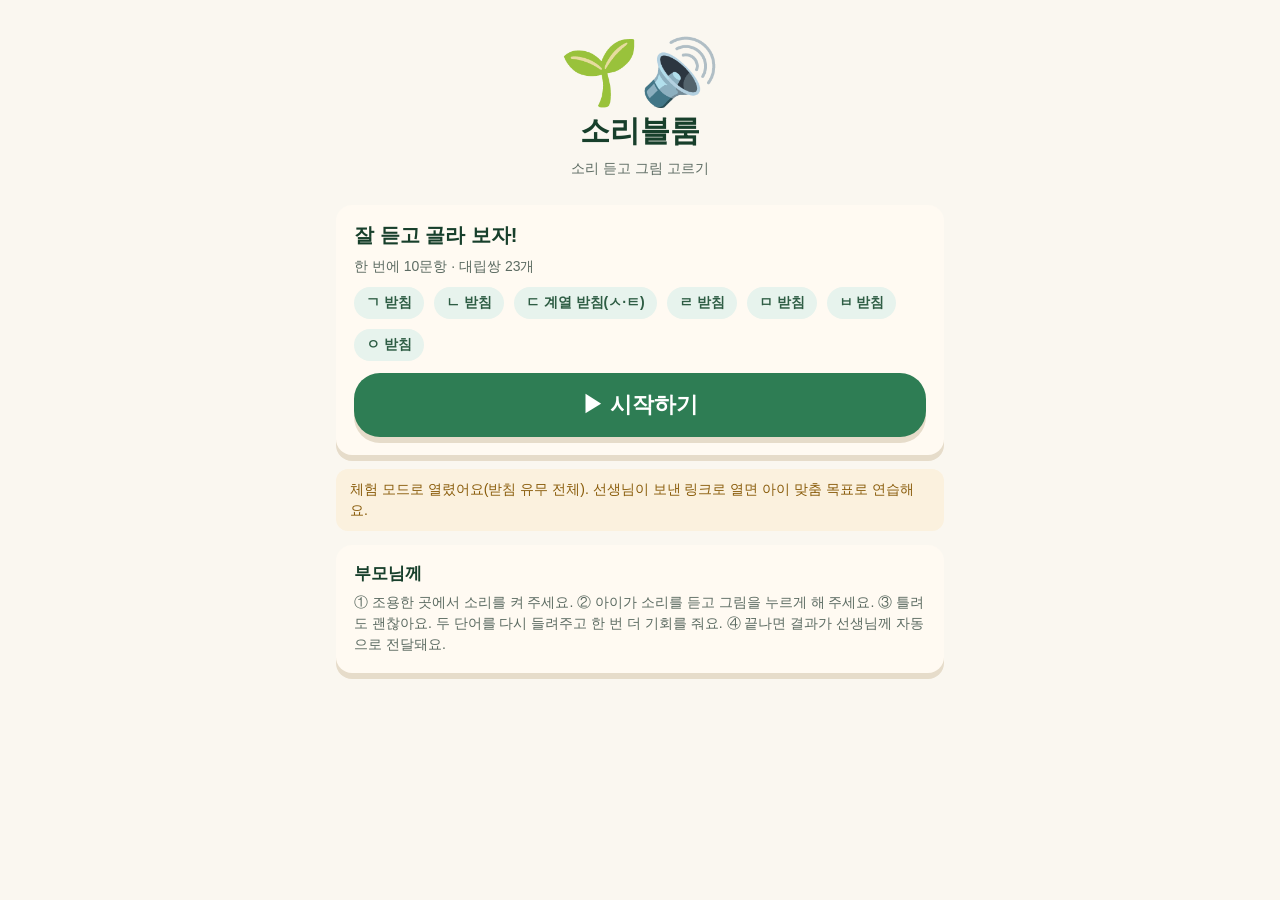
==== index.html @ f995ed06 "소리블룸: 자음 변별(듣고 고르기) 홈워크 앱 초기 구축 - 부모용 연습 화면(2택1·10문항·오답 재시도), 선생님 화면(PIN·목표 선택·링크/QR·결과) - 대립쌍 39(종성" ====
<!DOCTYPE html>
<html lang="ko">
<head>
<meta charset="utf-8">
<meta name="viewport" content="width=device-width, initial-scale=1, viewport-fit=cover">
<title>소리블룸 — 소리 듣고 고르기</title>
<meta name="description" content="종성·초성 대립쌍을 듣고 그림을 고르는 조음 변별 홈워크">
<meta name="theme-color" content="#173F2B">
<link rel="manifest" href="manifest.webmanifest">
<link rel="icon" href="favicon.svg" type="image/svg+xml">
<link rel="apple-touch-icon" href="apple-touch-icon.png">
<meta name="apple-mobile-web-app-capable" content="yes">
<meta name="apple-mobile-web-app-status-bar-style" content="black-translucent">
<link rel="stylesheet" href="css/style.css?v=1">
</head>
<body>
<main class="practice">

  <!-- 시작 -->
  <section id="s-start" class="hidden">
    <div class="hero">
      <div class="logo">🌱🔊</div>
      <h1>소리블룸</h1>
      <p class="muted">소리 듣고 그림 고르기</p>
    </div>
    <div class="card">
      <h2 id="greet">잘 듣고 골라 보자!</h2>
      <p id="setinfo" class="muted"></p>
      <div id="targets" class="row" style="margin:8px 0 12px"></div>
      <div id="history"></div>
      <button class="btn big block" id="btn-start">▶ 시작하기</button>
    </div>
    <div id="demo" class="notice hidden">체험 모드로 열렸어요(받침 유무 전체). 선생님이 보낸 링크로 열면 아이 맞춤 목표로 연습해요.</div>
    <div class="card" style="margin-top:14px">
      <h3>부모님께</h3>
      <p class="muted" style="margin:0">① 조용한 곳에서 소리를 켜 주세요. ② 아이가 소리를 듣고 그림을 누르게 해 주세요. ③ 틀려도 괜찮아요. 두 단어를 다시 들려주고 한 번 더 기회를 줘요. ④ 끝나면 결과가 선생님께 자동으로 전달돼요.</p>
    </div>
  </section>

  <!-- 연습 -->
  <section id="s-play" class="hidden">
    <div class="row between" style="margin-bottom:4px">
      <span class="chip wash" id="counter">1 / 10</span>
      <span class="muted">🌱 소리블룸</span>
    </div>
    <div class="progress" id="progress"></div>
    <button class="speaker" id="speaker" aria-label="다시 듣기"></button>
    <div class="choices" id="choices"></div>
    <div class="hint" id="hint"></div>
  </section>

  <!-- 결과 -->
  <section id="s-end" class="hidden">
    <div class="hero">
      <div class="logo">🎉</div>
      <h1>다 했어요!</h1>
    </div>
    <div class="card">
      <div class="score" id="score">0 / 10</div>
      <div class="stars" id="stars"></div>
      <p id="endmsg" style="text-align:center;font-weight:700;margin-top:8px"></p>
      <table class="pairs" id="pairtable"></table>
      <p class="muted" style="margin-top:6px">처음에 맞힌 수 기준 · (+n)은 다시 듣고 맞힌 수</p>
    </div>
    <div id="sync"></div>
    <div class="row center" style="margin-top:16px">
      <button class="btn big" id="btn-again">🔁 한 번 더</button>
      <button class="btn ghost" id="btn-home">처음으로</button>
    </div>
  </section>

</main>
<div class="toast" id="toast"></div>
<script src="js/config.js?v=1"></script>
<script src="js/words.js?v=1"></script>
<script src="js/store.js?v=1"></script>
<script src="js/app.js?v=1"></script>
</body>
</html>
---- css/style.css ----
/* 소리블룸 — Bloom 하우스 톤(크림 캔버스 · 4단 그린 · Tactile Ledge) */
:root {
  --canvas: #FAF7F0; --paper: #FFFAF2; --white: #FFFFFF; --sand: #F1ECE1; --line: #ECE5D8; --border: #7E8D84;
  --sprout: #6DBE8A; --green: #2E7D54; --forest: #2E5D44; --house: #173F2B; --mint: #A8DCC0; --wash: #E7F3ED;
  --ink: #2E5D44; --ink-deep: #173F2B; --ink-warm: #2B2621; --ink-muted: #5C6B62;
  --coral: #F2845C; --coral-wash: #FDE8DC; --peach: #F5C9A8;
  --danger: #B03A2E; --danger-wash: #F8ECE5; --warn-ink: #8A5D0C; --warn-wash: #FBF1DE; --focus: #2B6FFF;
  --ledge: #E6DCCA; --shadow: 0 6px 0 var(--ledge);
  --ease: cubic-bezier(.23, 1, .32, 1);
  --r: 16px; --r-lg: 26px;
  --hl: #A8421F;  /* 대립 자모 강조(깊은 코랄, 텍스트 가능 5.83:1) */
}
* { box-sizing: border-box; -webkit-tap-highlight-color: transparent; }
html, body { margin: 0; padding: 0; }
body {
  background: var(--canvas); color: var(--ink); min-height: 100dvh;
  font-family: "Pretendard Variable", Pretendard, -apple-system, BlinkMacSystemFont, "Apple SD Gothic Neo", "Noto Sans KR", "Malgun Gothic", sans-serif;
  font-size: 17px; line-height: 1.5; -webkit-font-smoothing: antialiased;
}
button, input, select { font: inherit; color: inherit; }
button { cursor: pointer; border: 0; background: none; }
h1, h2, h3 { color: var(--ink-deep); margin: 0 0 8px; line-height: 1.25; }
h1 { font-size: 26px; } h2 { font-size: 20px; } h3 { font-size: 17px; }
p { margin: 0 0 10px; }
.muted { color: var(--ink-muted); font-size: 14px; }
.hidden { display: none !important; }
:focus-visible { outline: 3px solid var(--focus); outline-offset: 2px; box-shadow: 0 0 0 5px var(--canvas); }

.wrap { max-width: 560px; margin: 0 auto; padding: 16px; }
.wrap.wide { max-width: 900px; }

/* 상단 밴드 */
.band { background: var(--house); color: var(--paper); padding: 14px 16px; }
.band .inner { max-width: 900px; margin: 0 auto; display: flex; align-items: center; gap: 10px; }
.band h1 { color: var(--paper); font-size: 20px; margin: 0; }
.band .sub { color: var(--mint); font-size: 13px; }
.band .spacer { flex: 1; }
.band a { color: var(--sprout); text-decoration: none; font-size: 14px; }

/* 카드 · 버튼 */
.card { background: var(--paper); border-radius: var(--r); padding: 18px; box-shadow: var(--shadow); margin-bottom: 14px; }
.card.white { background: var(--white); }
.btn {
  display: inline-flex; align-items: center; justify-content: center; gap: 8px; min-height: 48px; padding: 0 22px;
  border-radius: 999px; background: var(--green); color: #fff; font-weight: 700; font-size: 17px;
  box-shadow: var(--shadow); transition: transform .12s var(--ease), box-shadow .12s var(--ease);
}
.btn:active { transform: translateY(4px); box-shadow: 0 2px 0 var(--ledge); }
.btn.big { min-height: 64px; font-size: 22px; padding: 0 34px; border-radius: var(--r-lg); }
.btn.ghost { background: var(--paper); color: var(--forest); border: 2px solid var(--border); box-shadow: none; }
.btn.ghost:active { transform: none; }
.btn.sm { min-height: 40px; font-size: 15px; padding: 0 16px; }
.btn.danger { background: var(--danger); }
.btn:disabled { opacity: .5; pointer-events: none; }
.btn.block { width: 100%; }
.row { display: flex; gap: 10px; flex-wrap: wrap; align-items: center; }
.row.between { justify-content: space-between; }
.row.center { justify-content: center; }
.stack { display: flex; flex-direction: column; gap: 10px; }

/* 입력 */
label.field { display: block; margin-bottom: 12px; }
label.field > span { display: block; font-size: 14px; color: var(--ink-muted); margin-bottom: 4px; }
input[type=text], input[type=password], input[type=number], select {
  width: 100%; min-height: 46px; padding: 8px 12px; border: 2px solid var(--border); border-radius: 12px; background: var(--white);
}
.chk { display: flex; align-items: center; gap: 10px; min-height: 44px; padding: 6px 10px; border-radius: 12px; cursor: pointer; }
.chk:hover { background: var(--wash); }
.chk input { width: 22px; height: 22px; accent-color: var(--green); }
.chk .desc { color: var(--ink-muted); font-size: 13px; }
.chip { display: inline-flex; align-items: center; min-height: 32px; padding: 0 12px; border-radius: 999px; background: var(--mint); color: var(--forest); font-size: 14px; font-weight: 600; }
.chip.warn { background: var(--warn-wash); color: var(--warn-ink); }
.chip.danger { background: var(--danger-wash); color: var(--danger); }
.chip.wash { background: var(--wash); }

/* ===== 연습 화면 ===== */
.practice { max-width: 640px; margin: 0 auto; padding: 12px 16px 24px; }
.progress { display: flex; gap: 6px; justify-content: center; margin: 6px 0 14px; }
.progress i { width: 14px; height: 14px; border-radius: 50%; background: var(--sand); border: 2px solid var(--line); }
.progress i.ok { background: var(--green); border-color: var(--green); }
.progress i.half { background: var(--sprout); border-color: var(--sprout); }
.progress i.bad { background: var(--coral); border-color: var(--coral); }
.progress i.cur { border-color: var(--forest); transform: scale(1.25); }

.speaker {
  display: flex; align-items: center; justify-content: center; gap: 10px; margin: 0 auto 16px; width: 100%; max-width: 320px; min-height: 72px;
  background: var(--house); color: var(--paper); border-radius: var(--r-lg); font-size: 22px; font-weight: 800; box-shadow: 0 6px 0 #0F2A1D;
  transition: transform .12s var(--ease), box-shadow .12s var(--ease);
}
.speaker:active, .speaker.playing { transform: translateY(4px); box-shadow: 0 2px 0 #0F2A1D; }
.speaker svg { width: 34px; height: 34px; }
.speaker.playing svg { animation: pulse .6s infinite alternate; }
@keyframes pulse { to { transform: scale(1.18); } }

.choices { display: grid; grid-template-columns: 1fr 1fr; gap: 14px; }
.choice {
  background: var(--paper); border-radius: var(--r-lg); padding: 12px 10px 14px; box-shadow: var(--shadow); text-align: center;
  border: 4px solid transparent; transition: transform .12s var(--ease), box-shadow .12s var(--ease), border-color .2s;
  display: flex; flex-direction: column; align-items: center; gap: 8px; min-height: 96px;
}
.choice:active { transform: translateY(4px); box-shadow: 0 2px 0 var(--ledge); }
.choice .pic { width: 100%; aspect-ratio: 1; border-radius: 18px; background: var(--white); display: flex; align-items: center; justify-content: center; overflow: hidden; font-size: 72px; line-height: 1; }
.choice .pic img { width: 100%; height: 100%; object-fit: cover; display: block; }
.choice .pic .num { font-size: 96px; font-weight: 900; color: var(--house); }
.choice .word { font-size: 40px; font-weight: 900; color: var(--ink-deep); letter-spacing: 1px; }
.choice .jamo { display: flex; gap: 4px; justify-content: center; }
.choice .jamo i { font-style: normal; min-width: 30px; height: 34px; line-height: 30px; padding: 0 6px; border-radius: 9px; background: var(--sand); color: var(--ink-muted); font-size: 20px; font-weight: 800; border: 2px solid var(--line); }
.choice .jamo i.hl { background: var(--coral-wash); color: var(--hl); border-color: var(--coral); }
.choice .jamo i.none { background: transparent; border-style: dashed; color: var(--border); }
.choice.correct { border-color: var(--green); background: var(--wash); }
.choice.wrong { border-color: var(--danger); background: var(--danger-wash); animation: shake .4s; }
.choice.listen { border-color: var(--sprout); }
.choice.dim { opacity: .55; }
.choice.locked { pointer-events: none; }
@keyframes shake { 0%,100% { transform: translateX(0) } 25% { transform: translateX(-8px) } 75% { transform: translateX(8px) } }
.hint { text-align: center; min-height: 28px; margin-top: 12px; font-weight: 700; color: var(--forest); font-size: 18px; }
.hint.good { color: var(--green); } .hint.bad { color: var(--danger); }
.replay-row { display: flex; justify-content: center; gap: 10px; margin-top: 12px; }

/* 시작·결과 */
.hero { text-align: center; padding: 28px 12px 16px; }
.hero .logo { font-size: 64px; line-height: 1; margin-bottom: 8px; }
.hero h1 { font-size: 30px; }
.score { font-size: 52px; font-weight: 900; color: var(--house); text-align: center; line-height: 1; margin: 8px 0; }
.stars { text-align: center; font-size: 36px; letter-spacing: 4px; }
table.pairs { width: 100%; border-collapse: collapse; font-size: 15px; background: var(--white); border-radius: 12px; overflow: hidden; }
table.pairs th, table.pairs td { padding: 8px 10px; text-align: left; border-bottom: 1px solid var(--line); }
table.pairs th { background: var(--sand); color: var(--ink-deep); font-size: 13px; }
table.pairs td.num { text-align: right; font-variant-numeric: tabular-nums; }
.bar { height: 10px; background: var(--sand); border-radius: 999px; overflow: hidden; }
.bar b { display: block; height: 100%; background: var(--green); }
.bar.low b { background: var(--coral); }

/* 선생님 화면 */
.tabs { display: flex; gap: 6px; margin: 12px 0; flex-wrap: wrap; }
.tabs button { min-height: 42px; padding: 0 16px; border-radius: 999px; background: var(--sand); color: var(--forest); font-weight: 700; }
.tabs button.on { background: var(--green); color: #fff; }
.list { display: flex; flex-direction: column; gap: 8px; }
.item { display: flex; align-items: center; gap: 10px; padding: 12px 14px; background: var(--white); border-radius: 12px; border: 1px solid var(--line); cursor: pointer; }
.item:hover { background: var(--wash); }
.item .grow { flex: 1; min-width: 0; }
.item .title { font-weight: 700; color: var(--ink-deep); }
.item .meta { font-size: 13px; color: var(--ink-muted); }
.linkbox { display: flex; gap: 8px; align-items: stretch; }
.linkbox input { flex: 1; font-size: 14px; }
.qr { display: flex; justify-content: center; margin: 12px 0; }
.qr canvas, .qr img { border-radius: 12px; background: #fff; padding: 8px; }
.group-box { border: 1px solid var(--line); border-radius: 12px; padding: 6px 8px; margin-bottom: 8px; background: var(--white); }
.group-box .pairs { display: flex; flex-wrap: wrap; gap: 4px; padding: 0 8px 8px 42px; }
.group-box .pairs label { display: inline-flex; align-items: center; gap: 4px; font-size: 14px; padding: 4px 8px; border-radius: 8px; background: var(--sand); cursor: pointer; }
.group-box .pairs input { accent-color: var(--green); }
.sessions { display: flex; flex-direction: column; gap: 6px; }
.session { display: grid; grid-template-columns: auto 1fr auto; gap: 10px; align-items: center; padding: 10px 12px; background: var(--white); border-radius: 12px; border: 1px solid var(--line); font-size: 15px; }
.session .pct { font-weight: 800; color: var(--house); font-variant-numeric: tabular-nums; }
.trend { display: flex; align-items: flex-end; gap: 4px; height: 90px; padding: 8px; background: var(--paper); border-radius: 12px; }
.trend b { flex: 1; background: var(--green); border-radius: 4px 4px 0 0; min-width: 6px; position: relative; }
.trend b.low { background: var(--coral); }
.toast { position: fixed; left: 50%; bottom: 24px; transform: translateX(-50%); background: var(--house); color: var(--paper); padding: 10px 18px; border-radius: 999px; font-size: 15px; opacity: 0; transition: opacity .2s; pointer-events: none; z-index: 9; }
.toast.on { opacity: 1; }
.notice { background: var(--warn-wash); color: var(--warn-ink); border-radius: 12px; padding: 10px 14px; font-size: 14px; }
.notice.ok { background: var(--wash); color: var(--forest); }

@media (max-width: 380px) {
  .choice .word { font-size: 32px; }
  .choice .pic { font-size: 56px; }
}
@media (prefers-reduced-motion: reduce) { * { animation: none !important; transition: none !important; } }
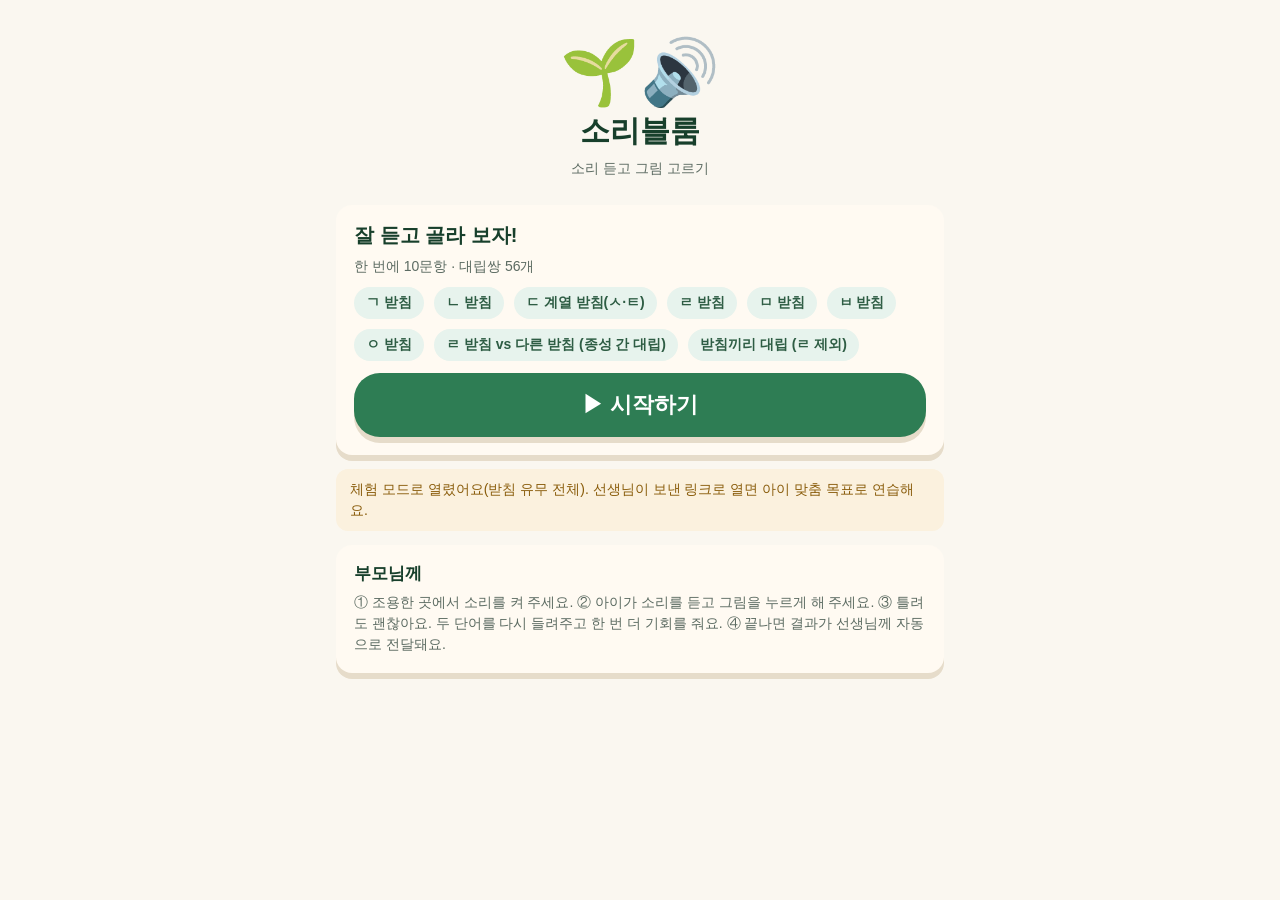
==== commit a749d923: "v5: 박태오 플랜 — ㄹ 유무 쌍 +4, 종성 간 대립 그룹(ㄹ vs 다른 받침 17쌍·받침끼리 12쌍), 그림 3장·음성 4개 Co-Authored-By: Claude Fabl" ====
--- a/index.html
+++ b/index.html
@@ -11,7 +11,7 @@
 <link rel="apple-touch-icon" href="apple-touch-icon.png">
 <meta name="apple-mobile-web-app-capable" content="yes">
 <meta name="apple-mobile-web-app-status-bar-style" content="black-translucent">
-<link rel="stylesheet" href="css/style.css?v=1">
+<link rel="stylesheet" href="css/style.css?v=5">
 </head>
 <body>
 <main class="practice">
@@ -45,6 +45,13 @@
     </div>
     <div class="progress" id="progress"></div>
     <button class="speaker" id="speaker" aria-label="다시 듣기"></button>
+    <div id="break" class="card hidden" style="text-align:center">
+      <div style="font-size:56px;line-height:1">🌟</div>
+      <h2 id="break-title">벌써 절반 했어요!</h2>
+      <p id="break-score" class="muted"></p>
+      <p>물 한 모금 마시고, 준비되면 눌러 주세요.</p>
+      <button class="btn big" id="btn-continue">▶ 계속하기</button>
+    </div>
     <div class="choices" id="choices"></div>
     <div class="hint" id="hint"></div>
   </section>
@@ -61,6 +68,7 @@
       <p id="endmsg" style="text-align:center;font-weight:700;margin-top:8px"></p>
       <table class="pairs" id="pairtable"></table>
       <p class="muted" style="margin-top:6px">처음에 맞힌 수 기준 · (+n)은 다시 듣고 맞힌 수</p>
+      <div id="trend-end"></div>
     </div>
     <div id="sync"></div>
     <div class="row center" style="margin-top:16px">
@@ -71,9 +79,9 @@
 
 </main>
 <div class="toast" id="toast"></div>
-<script src="js/config.js?v=1"></script>
-<script src="js/words.js?v=1"></script>
-<script src="js/store.js?v=1"></script>
-<script src="js/app.js?v=1"></script>
+<script src="js/config.js?v=5"></script>
+<script src="js/words.js?v=5"></script>
+<script src="js/store.js?v=5"></script>
+<script src="js/app.js?v=5"></script>
 </body>
 </html>
--- a/css/style.css
+++ b/css/style.css
@@ -75,7 +75,9 @@
 
 /* ===== 연습 화면 ===== */
 .practice { max-width: 640px; margin: 0 auto; padding: 12px 16px 24px; }
-.progress { display: flex; gap: 6px; justify-content: center; margin: 6px 0 14px; }
+.progress { display: flex; flex-wrap: wrap; gap: 6px; justify-content: center; margin: 6px 0 14px; }
+.progress.many { gap: 4px; }
+.progress.many i { width: 10px; height: 10px; }
 .progress i { width: 14px; height: 14px; border-radius: 50%; background: var(--sand); border: 2px solid var(--line); }
 .progress i.ok { background: var(--green); border-color: var(--green); }
 .progress i.half { background: var(--sprout); border-color: var(--sprout); }
@@ -93,6 +95,12 @@
 @keyframes pulse { to { transform: scale(1.18); } }
 
 .choices { display: grid; grid-template-columns: 1fr 1fr; gap: 14px; }
+.choices.three { grid-template-columns: 1fr 1fr 1fr; gap: 8px; }
+.choices.three .choice { padding: 8px 4px 10px; border-width: 3px; }
+.choices.three .choice .word { font-size: 28px; }
+.choices.three .choice .word.long { font-size: 20px; }
+.choices.three .choice .pic { font-size: 48px; }
+.choices.three .choice .jamo i { min-width: 22px; height: 26px; line-height: 22px; font-size: 15px; padding: 0 3px; }
 .choice {
   background: var(--paper); border-radius: var(--r-lg); padding: 12px 10px 14px; box-shadow: var(--shadow); text-align: center;
   border: 4px solid transparent; transition: transform .12s var(--ease), box-shadow .12s var(--ease), border-color .2s;
@@ -103,7 +111,9 @@
 .choice .pic img { width: 100%; height: 100%; object-fit: cover; display: block; }
 .choice .pic .num { font-size: 96px; font-weight: 900; color: var(--house); }
 .choice .word { font-size: 40px; font-weight: 900; color: var(--ink-deep); letter-spacing: 1px; }
-.choice .jamo { display: flex; gap: 4px; justify-content: center; }
+.choice .jamo { display: flex; gap: 10px; justify-content: center; flex-wrap: wrap; }
+.choice .jamo .syl { display: flex; gap: 3px; }
+.choice .word.long { font-size: 34px; }
 .choice .jamo i { font-style: normal; min-width: 30px; height: 34px; line-height: 30px; padding: 0 6px; border-radius: 9px; background: var(--sand); color: var(--ink-muted); font-size: 20px; font-weight: 800; border: 2px solid var(--line); }
 .choice .jamo i.hl { background: var(--coral-wash); color: var(--hl); border-color: var(--coral); }
 .choice .jamo i.none { background: transparent; border-style: dashed; color: var(--border); }
@@ -152,9 +162,14 @@
 .sessions { display: flex; flex-direction: column; gap: 6px; }
 .session { display: grid; grid-template-columns: auto 1fr auto; gap: 10px; align-items: center; padding: 10px 12px; background: var(--white); border-radius: 12px; border: 1px solid var(--line); font-size: 15px; }
 .session .pct { font-weight: 800; color: var(--house); font-variant-numeric: tabular-nums; }
-.trend { display: flex; align-items: flex-end; gap: 4px; height: 90px; padding: 8px; background: var(--paper); border-radius: 12px; }
+.trend { display: flex; align-items: flex-end; gap: 4px; height: 110px; padding: 8px; background: var(--paper); border-radius: 12px; }
 .trend b { flex: 1; background: var(--green); border-radius: 4px 4px 0 0; min-width: 6px; position: relative; }
 .trend b.low { background: var(--coral); }
+.trend .tcol { flex: 1; display: flex; flex-direction: column; align-items: center; justify-content: flex-end; height: 100%; gap: 2px; }
+.trend .tcol b { width: 70%; min-height: 4px; }
+.trend .tcol b.now { outline: 3px solid var(--house); outline-offset: 1px; }
+.trend .tv { font-size: 11px; color: var(--ink-muted); font-variant-numeric: tabular-nums; }
+.trend .td { font-size: 10px; color: var(--ink-muted); }
 .toast { position: fixed; left: 50%; bottom: 24px; transform: translateX(-50%); background: var(--house); color: var(--paper); padding: 10px 18px; border-radius: 999px; font-size: 15px; opacity: 0; transition: opacity .2s; pointer-events: none; z-index: 9; }
 .toast.on { opacity: 1; }
 .notice { background: var(--warn-wash); color: var(--warn-ink); border-radius: 12px; padding: 10px 14px; font-size: 14px; }
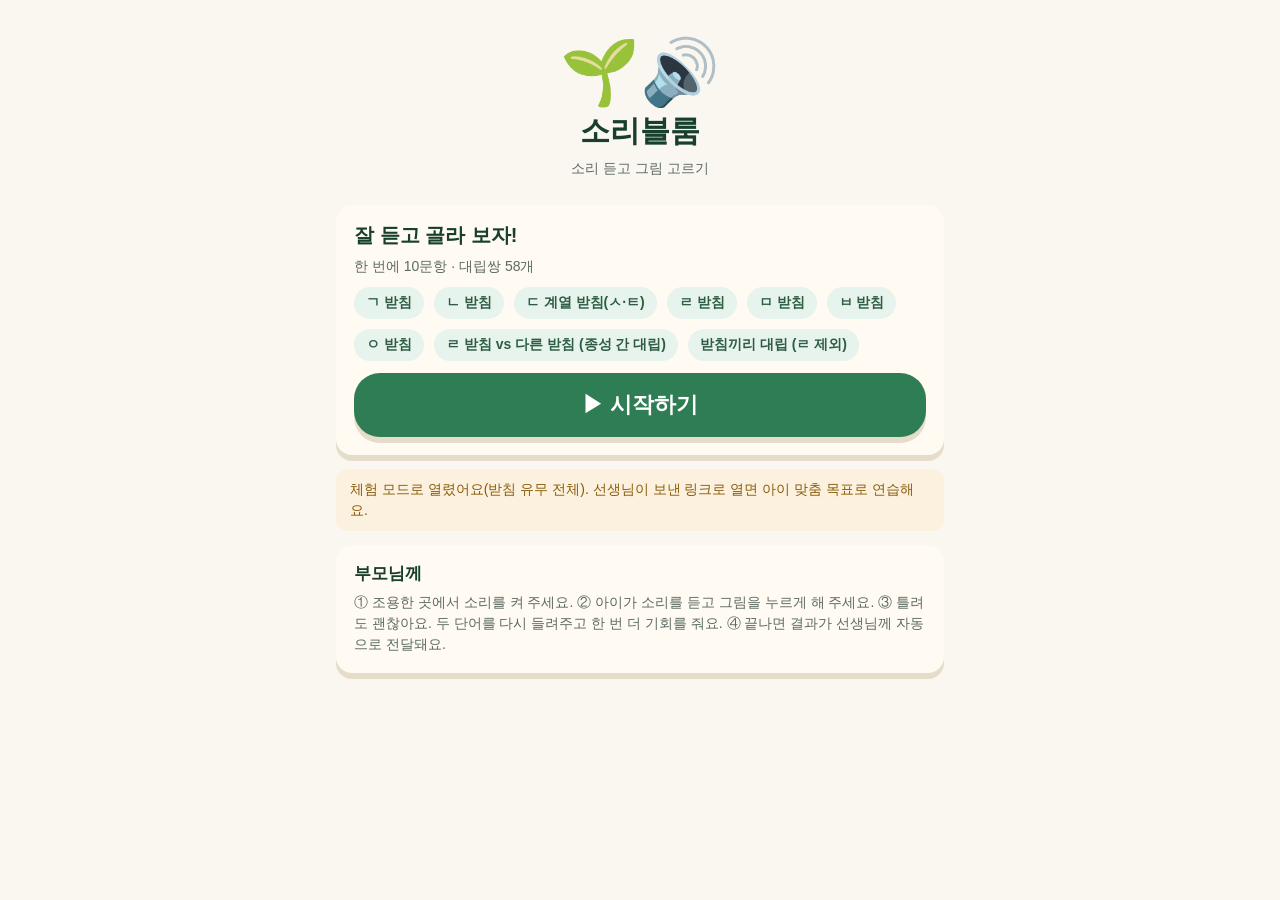
==== commit 713d8f08: "v6: 초기 변별·음절 영역(낱말 변별·음절 수·음절 세기·모음), 음절 세기 과제(손뼉 1·2·3, 끊어 읽기 모델), ㅁ/ㅂ 받침 대립(밤/밥·짐/집), 수빈·시아 플랜 Co-" ====
--- a/index.html
+++ b/index.html
@@ -11,7 +11,7 @@
 <link rel="apple-touch-icon" href="apple-touch-icon.png">
 <meta name="apple-mobile-web-app-capable" content="yes">
 <meta name="apple-mobile-web-app-status-bar-style" content="black-translucent">
-<link rel="stylesheet" href="css/style.css?v=5">
+<link rel="stylesheet" href="css/style.css?v=6">
 </head>
 <body>
 <main class="practice">
@@ -79,9 +79,9 @@
 
 </main>
 <div class="toast" id="toast"></div>
-<script src="js/config.js?v=5"></script>
-<script src="js/words.js?v=5"></script>
-<script src="js/store.js?v=5"></script>
-<script src="js/app.js?v=5"></script>
+<script src="js/config.js?v=6"></script>
+<script src="js/words.js?v=6"></script>
+<script src="js/store.js?v=6"></script>
+<script src="js/app.js?v=6"></script>
 </body>
 </html>
--- a/css/style.css
+++ b/css/style.css
@@ -180,3 +180,16 @@
   .choice .pic { font-size: 56px; }
 }
 @media (prefers-reduced-motion: reduce) { * { animation: none !important; transition: none !important; } }
+
+/* 음절 세기 */
+.choices.count { grid-template-columns: 1fr 1fr 1fr; gap: 10px; }
+.count-target { grid-column: 1 / -1; display: flex; flex-direction: column; align-items: center; gap: 6px; background: var(--paper); border-radius: var(--r-lg); padding: 12px; box-shadow: var(--shadow); }
+.count-target .pic { width: 52%; aspect-ratio: 1; border-radius: 18px; background: var(--white); display: flex; align-items: center; justify-content: center; overflow: hidden; font-size: 72px; }
+.count-target .pic img { width: 100%; height: 100%; object-fit: cover; }
+.count-target .pic .num { font-size: 96px; font-weight: 900; color: var(--house); }
+.count-target .word { font-size: 36px; font-weight: 900; color: var(--ink-deep); letter-spacing: 6px; }
+.claps { min-height: 36px; font-size: 30px; letter-spacing: 6px; }
+.choice.cnt { min-height: 110px; justify-content: center; }
+.choice.cnt .dots { display: flex; gap: 6px; justify-content: center; min-height: 26px; }
+.choice.cnt .dots i { width: 22px; height: 22px; border-radius: 50%; background: var(--green); }
+.choice.cnt .cnum { font-size: 22px; font-weight: 800; color: var(--ink-deep); }
